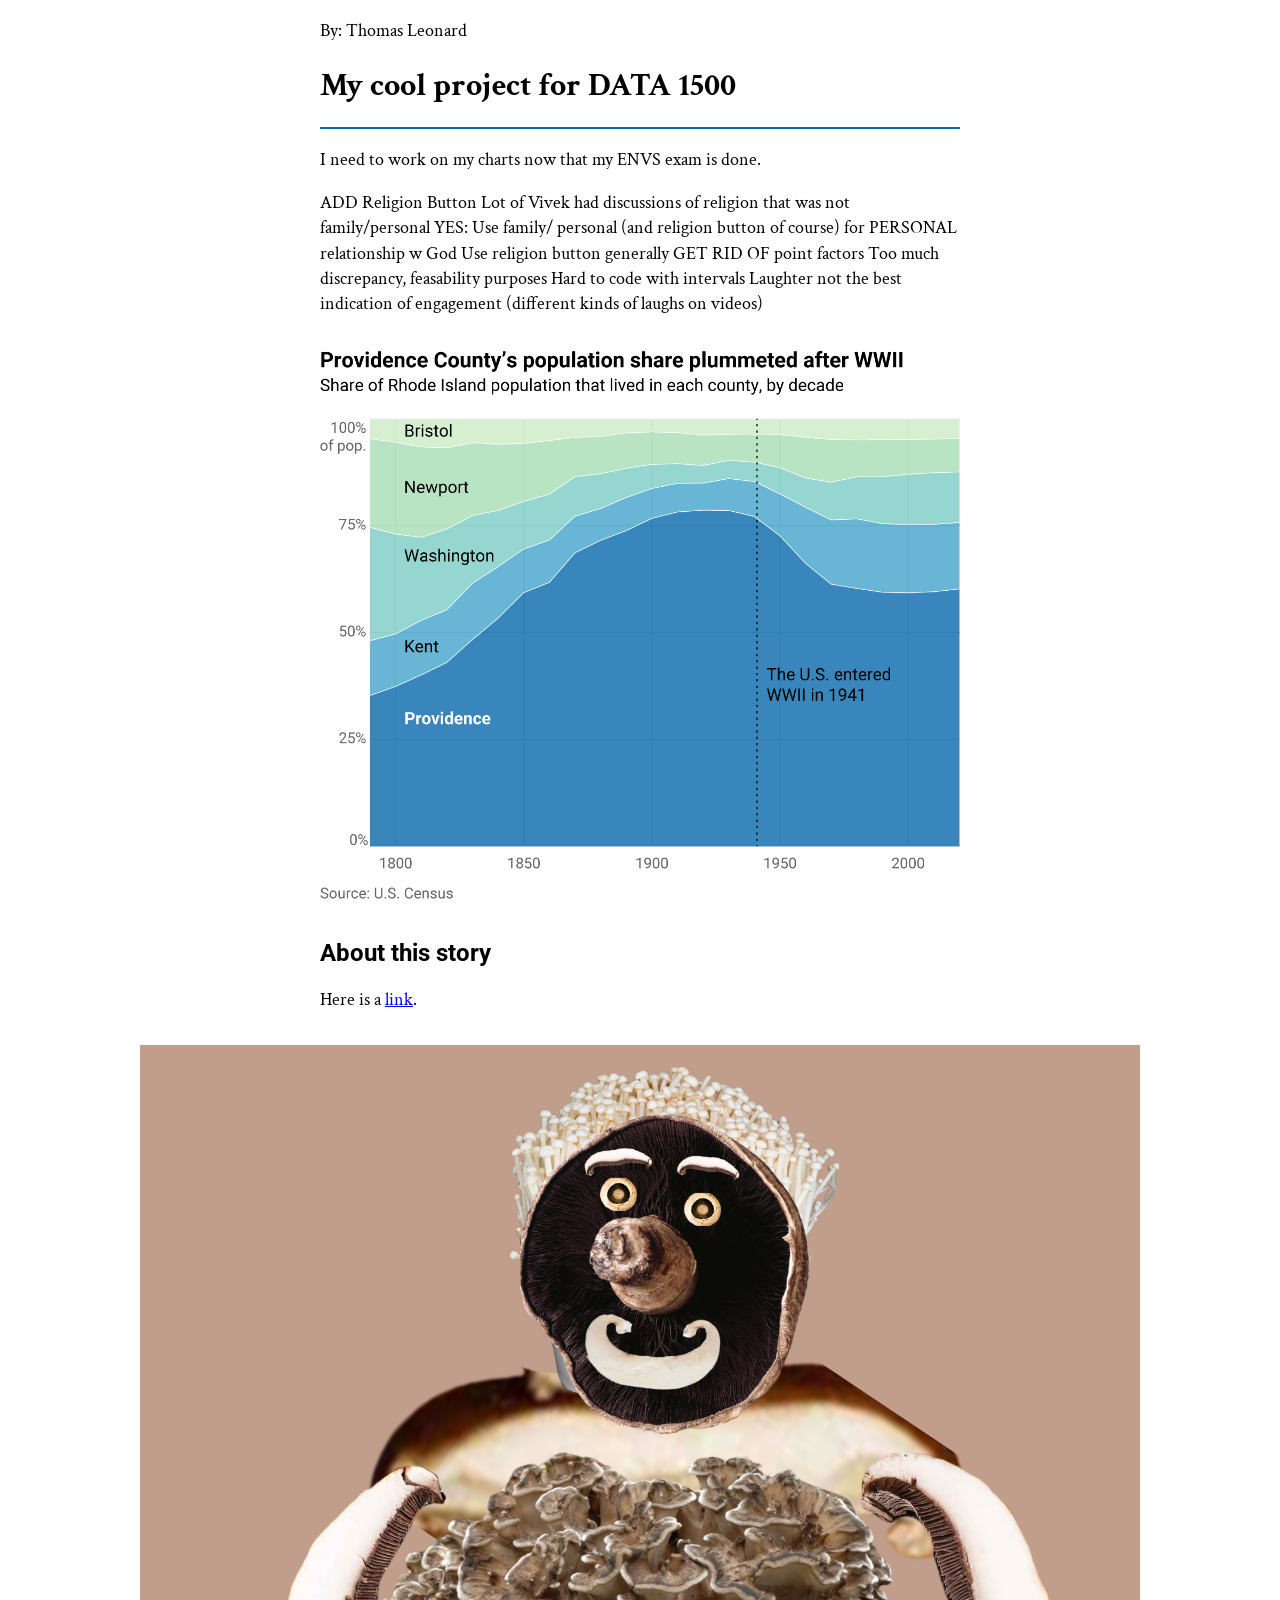
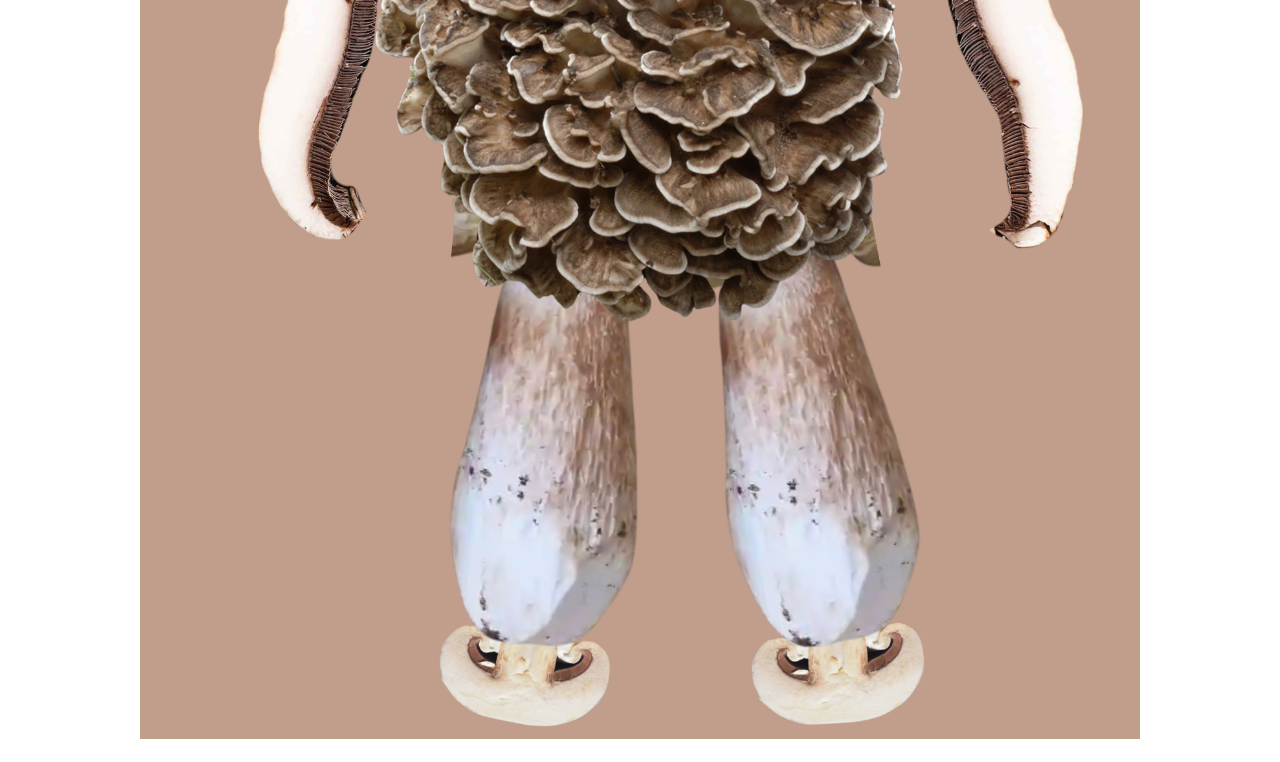
==== comrades-ultra/index.html @ 9b0c0565 "initial project page" ====
<!DOCTYPE html>
<html>
    <head>
        <link rel="stylesheet" href="styles.css">
        <link rel="preconnect" href="https://fonts.googleapis.com">
        <link rel="preconnect" href="https://fonts.gstatic.com" crossorigin>
        <link href="https://fonts.googleapis.com/css2?family=Crimson+Text:ital,wght@0,400;0,600;0,700;1,400;1,600;1,700&family=Roboto:ital,wght@0,100..900;1,100..900&display=swap" rel="stylesheet">
        <link rel="stylesheet" href="https://cdnjs.cloudflare.com/ajax/libs/font-awesome/6.0.0-beta3/css/all.min.css">
        <meta name="viewport" content="width=device-width, initial-scale=1.0">
        <title>My First Webpage</title>
        <style>
            body {
                font-family: 'Roboto', sans-serif;
            }
            h1 {
                font-family: 'Crimson Text', serif;
            }
        </style>
    </head>    
    <body>
        <p>By: Thomas Leonard</p>
        <h1>My cool project for DATA 1500</h1>
        <div class ="divider"></div>
        <p>I need to work on my charts now that my ENVS exam is done.</p>
        <p>ADD Religion Button
            Lot of Vivek had discussions of religion that was not family/personal
            YES:
            Use family/ personal (and religion button of course) for PERSONAL relationship w God
            Use religion button generally
            GET RID OF point factors
            Too much discrepancy, feasability purposes
            Hard to code with intervals
            Laughter not the best indication of engagement (different kinds of laughs on videos)
            </p>
        <img src = "images/rhode_island.png">
        <h2>About this story</h2>
        <p>Here is a <a href="https://www.brown.edu/">link</a>.</p>
        <img class = "mushroom" src = "images/Guy_Enoki.png"></img>
    </body>
</html>
---- comrades-ultra/styles.css ----
img, p, h1, h2, .divider {
	width: 100%;
	max-width: 640px;
    margin-left: auto;
	margin-right: auto;
}


img {
	display: block;
    padding: 15px 0px;
}

.mushroom {
    display: block;
    padding: 15px 0px;
    max-width: 1000px;
}

p {
	font-size: 18px;
	line-height: 1.4;
    font-family: "Crimson Text";
}

h1, h2 { 
    font-family: "Roboto";
}
    
.divider {
    height: 2px;
    background-color: #0868ac;
    margin-top: 10px;
    margin-bottom: 10px;
    }
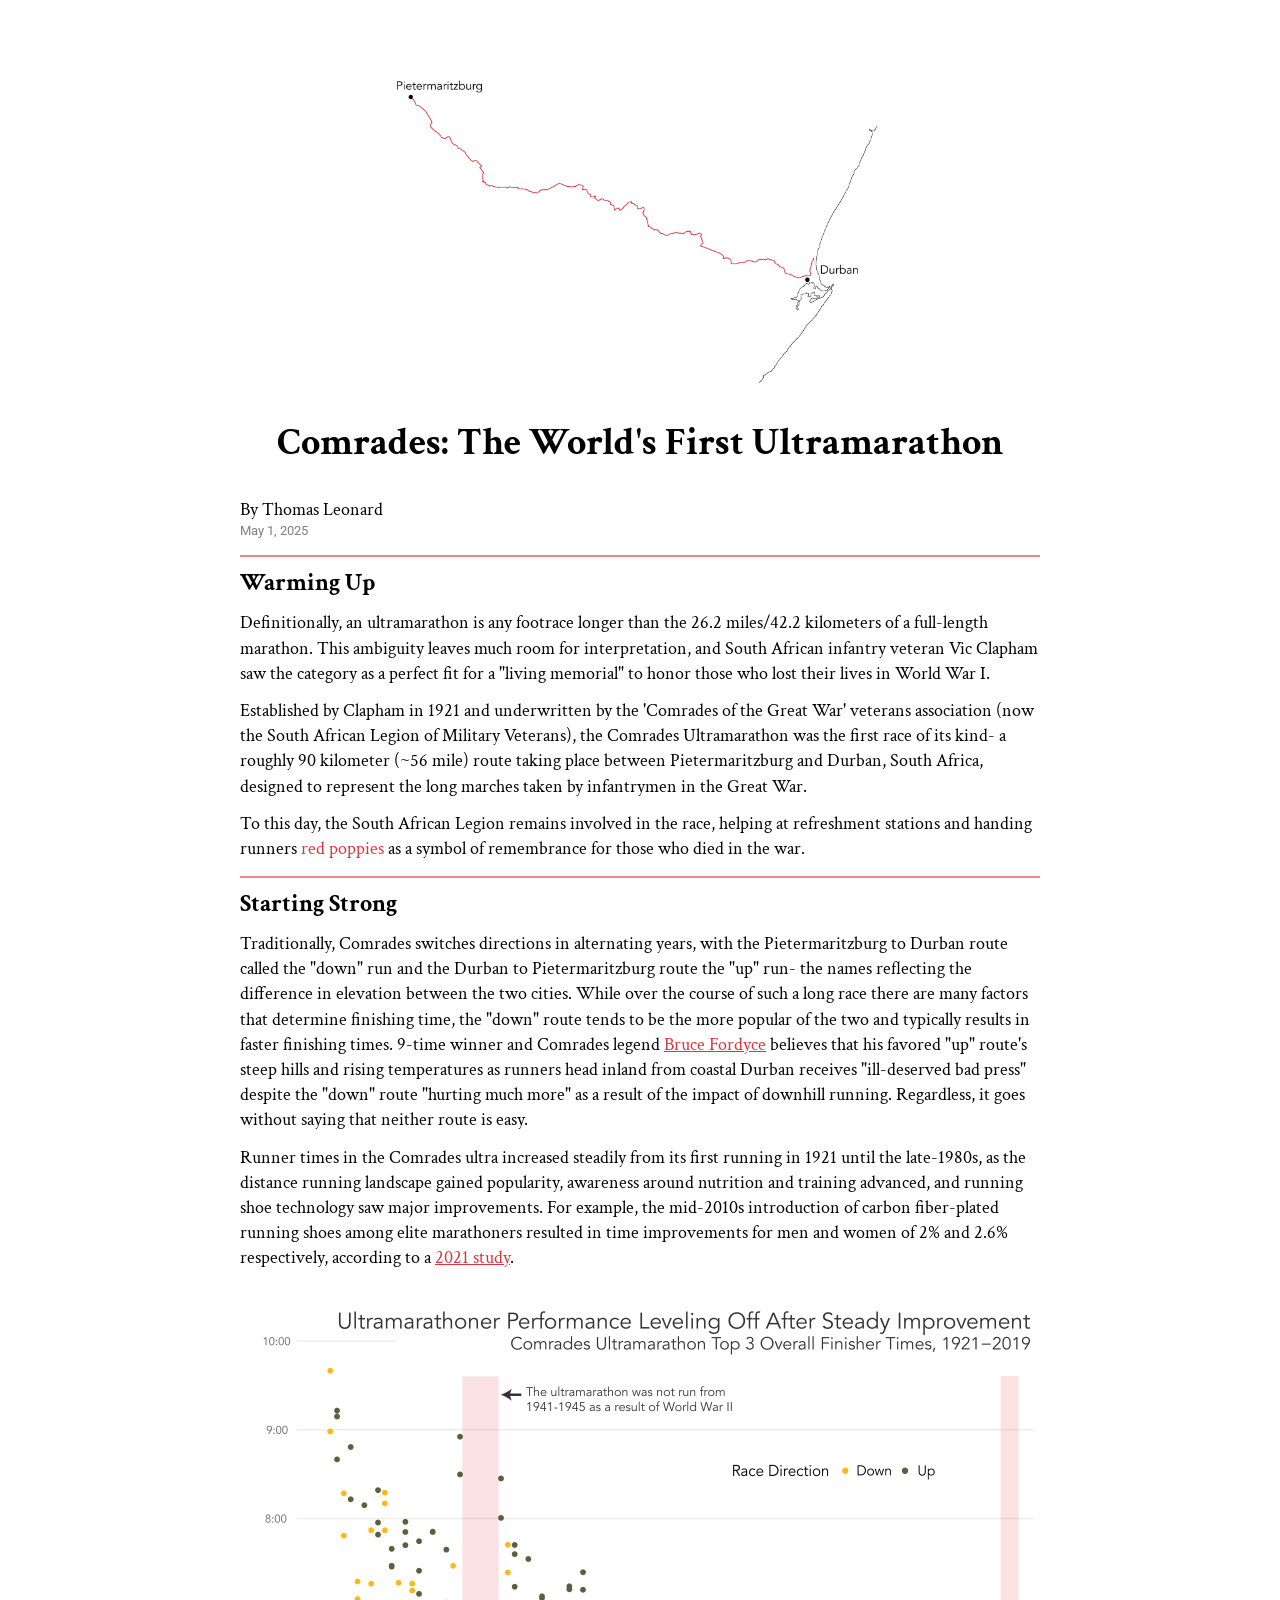
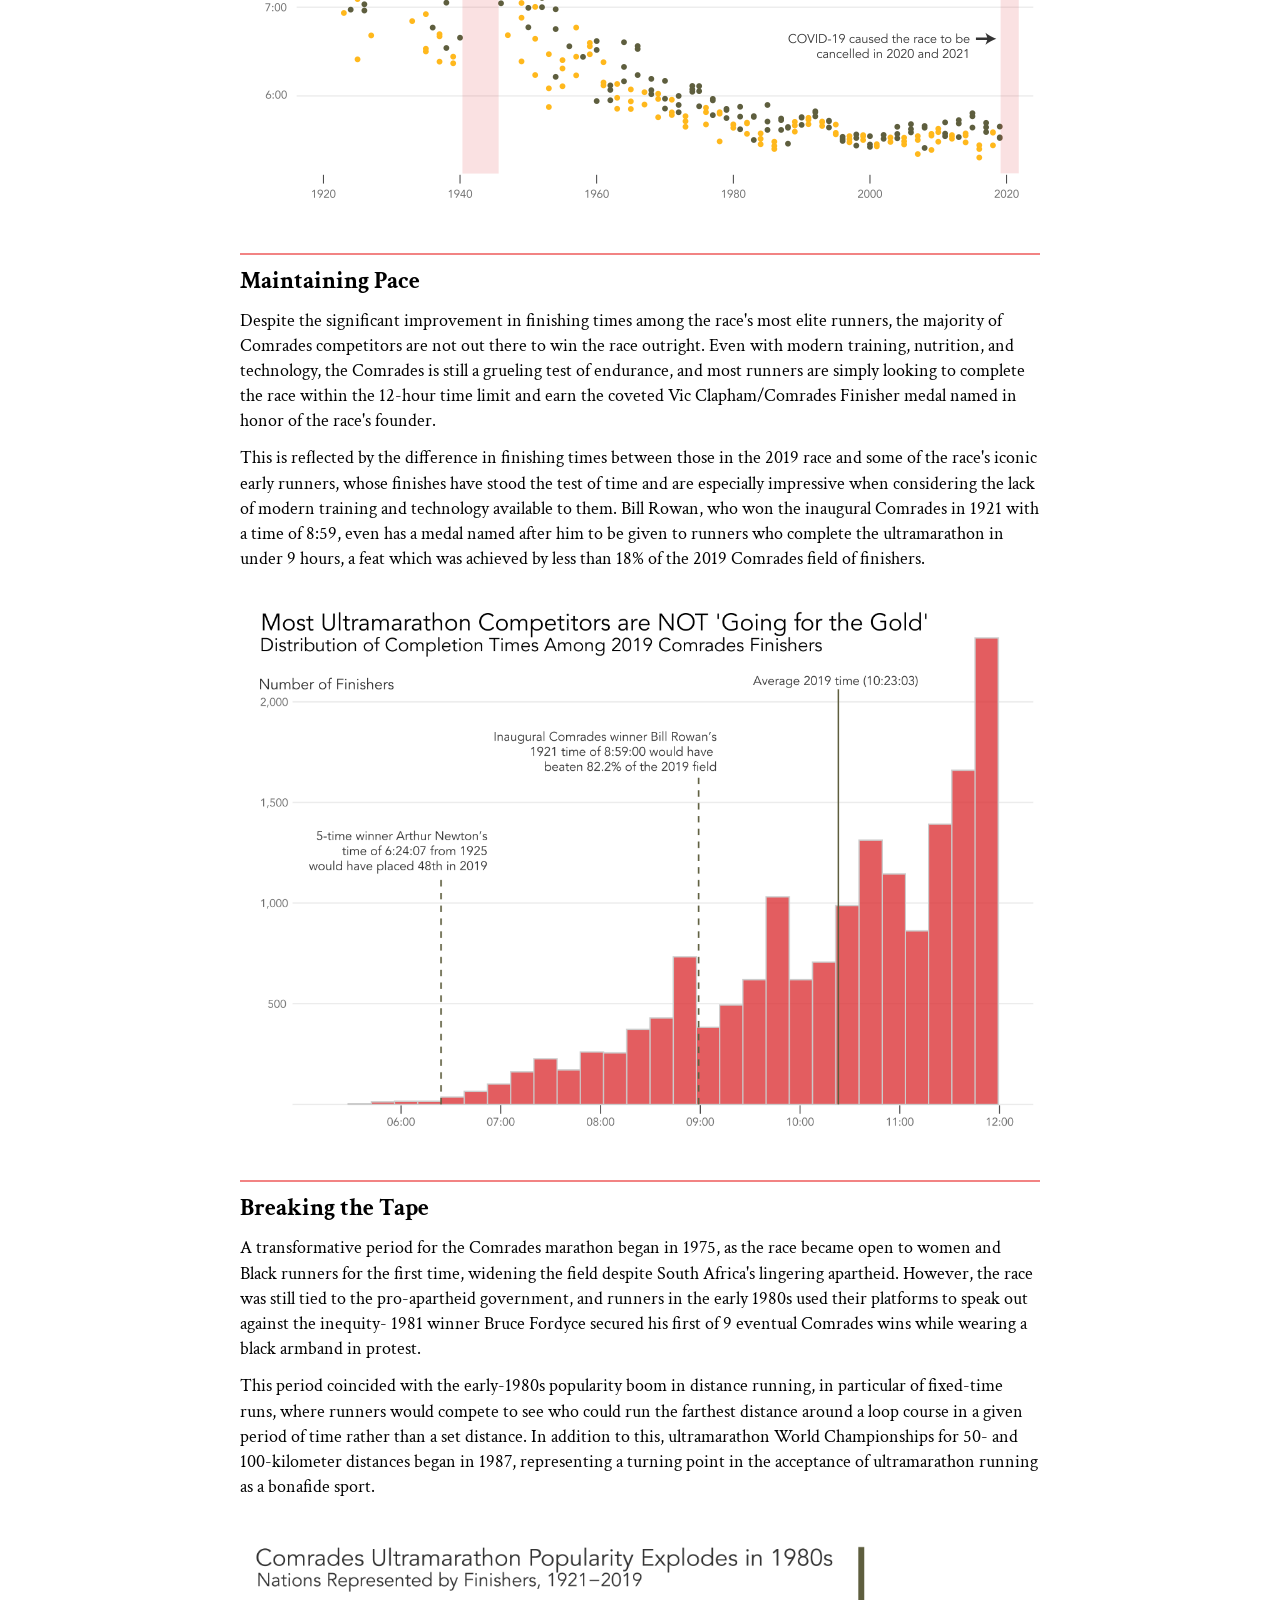
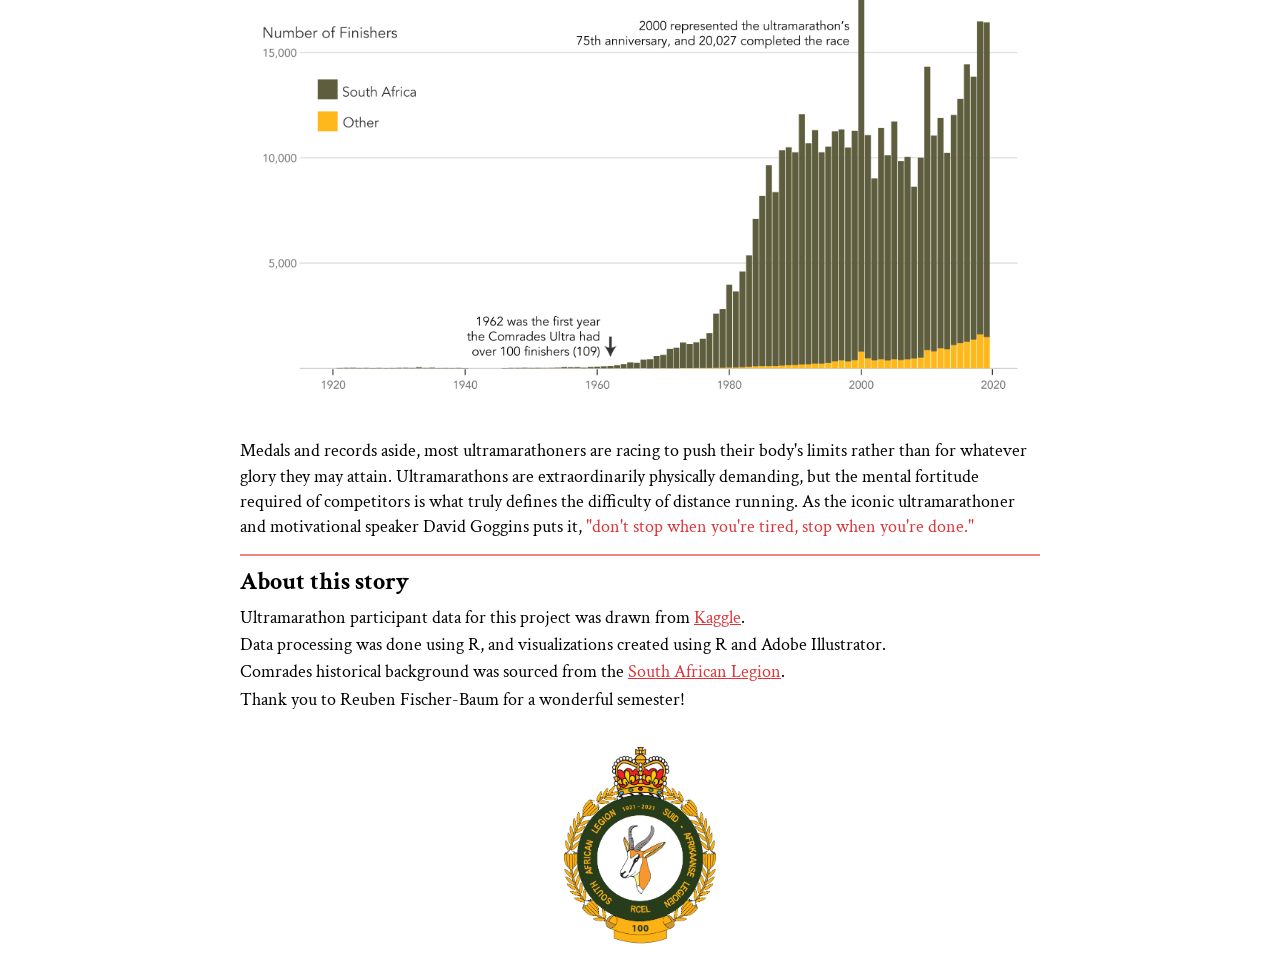
==== commit e9067a16: "feat: made it even cooler" ====
--- a/comrades-ultra/index.html
+++ b/comrades-ultra/index.html
@@ -7,34 +7,70 @@
         <link href="https://fonts.googleapis.com/css2?family=Crimson+Text:ital,wght@0,400;0,600;0,700;1,400;1,600;1,700&family=Roboto:ital,wght@0,100..900;1,100..900&display=swap" rel="stylesheet">
         <link rel="stylesheet" href="https://cdnjs.cloudflare.com/ajax/libs/font-awesome/6.0.0-beta3/css/all.min.css">
         <meta name="viewport" content="width=device-width, initial-scale=1.0">
-        <title>My First Webpage</title>
+        <title>Comrades: The World's First Ultramarathon</title>
         <style>
-            body {
-                font-family: 'Roboto', sans-serif;
-            }
-            h1 {
-                font-family: 'Crimson Text', serif;
-            }
+            body {font-family: 'Avenir', sans-serif;}
+            h1 {font-family: 'Crimson Text', serif;}
         </style>
+        <script src="https://d3js.org/d3.v4.min.js"></script>
     </head>    
     <body>
-        <p>By: Thomas Leonard</p>
-        <h1>My cool project for DATA 1500</h1>
-        <div class ="divider"></div>
-        <p>I need to work on my charts now that my ENVS exam is done.</p>
-        <p>ADD Religion Button
-            Lot of Vivek had discussions of religion that was not family/personal
-            YES:
-            Use family/ personal (and religion button of course) for PERSONAL relationship w God
-            Use religion button generally
-            GET RID OF point factors
-            Too much discrepancy, feasability purposes
-            Hard to code with intervals
-            Laughter not the best indication of engagement (different kinds of laughs on videos)
-            </p>
-        <img src = "images/rhode_island.png">
+        <img class="race-map" src = "images/RaceMap.png">
+        <h1>Comrades: The World's First Ultramarathon</h1>
+        <p class="name">By Thomas Leonard</p>
+        <p class="date">May 1, 2025</p>
+        <div class="divider"></div>
+        <h2>Warming Up</h2>
+        <p>Definitionally, an ultramarathon is any footrace longer than the 26.2 miles/42.2 kilometers of a full-length marathon. 
+            This ambiguity leaves much room for interpretation, and South African infantry veteran Vic Clapham saw the category as a
+            perfect fit for a "living memorial" to honor those who lost their lives in World War I.</p>
+        <p>Established by Clapham in 1921 and underwritten by the 'Comrades of the Great War' veterans association (now the South African Legion of Military Veterans), 
+            the Comrades Ultramarathon was the first race of its kind- a roughly 90 kilometer (~56 mile) route taking place between Pietermaritzburg and Durban, South Africa, 
+            designed to represent the long marches taken by infantrymen in the Great War.</p>
+        <p>To this day, the South African Legion remains involved in the race, helping at refreshment stations
+            and handing runners <span class="highlight">red poppies</span> as a symbol of remembrance for those who died in the war.</p>
+        </p>
+        <div class="divider"></div>
+        <h2>Starting Strong</h2>
+        <p>Traditionally, Comrades switches directions in alternating years, with the Pietermaritzburg to
+            Durban route called the "down" run and the Durban to Pietermaritzburg route the "up" run- the names reflecting the difference in 
+            elevation between the two cities. While over the course of such a long race there are many factors that determine finishing time, the "down" route tends to be the more popular
+            of the two and typically results in faster finishing times. 9-time winner and Comrades legend <a href="https://www.brucefordyce.com/2024/the-up-run/">Bruce Fordyce</a>
+            believes that his favored "up" route's steep hills and rising temperatures as runners head inland from coastal Durban receives "ill-deserved bad press" 
+            despite the "down" route "hurting much more" as a result of the impact of downhill running. Regardless, it goes without saying that neither route is easy.</p>
+        <p>Runner times in the Comrades ultra increased steadily from its first running in 1921 until the late-1980s, as the distance running
+            landscape gained popularity, awareness around nutrition and training advanced, and running shoe technology saw major improvements. For example, the mid-2010s introduction of 
+            carbon fiber-plated running shoes among elite marathoners resulted in time improvements for men and women of 2% and 2.6% respectively, according to a <a href="https://journals.physiology.org/doi/full/10.1152/japplphysiol.00002.2021">2021 study</a>. </p>
+        <img src = "images/PerformanceChart.png">
+        <div class="divider"></div>
+        <h2>Maintaining Pace</h2>
+        <p>Despite the significant improvement in finishing times among the race's most elite runners, the majority of Comrades competitors are not out there to win the race outright. Even with modern 
+            training, nutrition, and technology, the Comrades is still a grueling test of endurance, and most runners are simply looking to complete the race within the 
+            12-hour time limit and earn the coveted Vic Clapham/Comrades Finisher medal named in honor of the race's founder.</p>
+        <p>This is reflected by the difference in finishing times between those in the 2019 race and some of the race's iconic early runners, whose finishes have stood the test of time and
+            are especially impressive when considering the lack of modern training and technology available to them. Bill Rowan, who won the inaugural Comrades in 1921 with a time of 8:59, even has a medal named
+            after him to be given to runners who complete the ultramarathon in under 9 hours, a feat which was achieved by less than 18% of the 2019 Comrades field of finishers.</p>
+        <img src = "images/2019Distribution.png">
+        <div class="divider"></div>
+        <h2>Breaking the Tape</h2>
+        <p>A transformative period for the Comrades marathon began in 1975, as the race became open to women and Black runners for the first time, widening the field 
+            despite South Africa's lingering apartheid. However, the race was still tied to the pro-apartheid government, and runners in the early 1980s used their platforms to speak out against the inequity-
+            1981 winner Bruce Fordyce secured his first of 9 eventual Comrades wins while wearing a black armband in protest.</p>
+        <p>This period coincided with the early-1980s popularity boom in distance running, in particular of fixed-time runs, where runners would compete to see who could run the farthest distance 
+            around a loop course in a given period of time rather than a set distance. In addition to this, ultramarathon World Championships for 50- and 100-kilometer distances began in 1987, representing a 
+            turning point in the acceptance of ultramarathon running as a bonafide sport.</p>
+        <img src = "images/YearChart.png">
+        <p>Medals and records aside, most ultramarathoners are racing to push their body's limits rather than for whatever glory they may attain. Ultramarathons 
+            are extraordinarily physically demanding, but the mental fortitude required of competitors is what truly defines the difficulty of distance running. 
+            As the iconic ultramarathoner and motivational speaker David Goggins puts it, <span class="highlight">"don't stop when you're tired, stop when you're done."</span>
+        </p>
+        <div class="divider"></div>
         <h2>About this story</h2>
-        <p>Here is a <a href="https://www.brown.edu/">link</a>.</p>
-        <img class = "mushroom" src = "images/Guy_Enoki.png"></img>
+        <p class="footer">Ultramarathon participant data for this project was drawn from <a href="https://www.kaggle.com/datasets/suugaku/comrades-marathon-results">Kaggle</a>.</p>
+        <p class="footer">Data processing was done using R, and visualizations created using R and Adobe Illustrator.</p>
+        <p class="footer">Comrades historical background was sourced from the <a href="https://www.salegion.org.uk/the-comrades-marathon-a-living-war-memorial/">South African Legion</a>.</p>
+        <p class="footer">Thank you to Reuben Fischer-Baum for a wonderful semester!</p>
+        <img class="legion" src="images/SAL-100.png">
     </body>
+    <script src="scripts/scatter.js"></script>
 </html>
--- a/comrades-ultra/styles.css
+++ b/comrades-ultra/styles.css
@@ -1,36 +1,86 @@
 img, p, h1, h2, .divider {
 	width: 100%;
-	max-width: 640px;
+	max-width: 800px;
     margin-left: auto;
 	margin-right: auto;
 }
 
-
 img {
 	display: block;
-    padding: 15px 0px;
+    padding: 15px 15px;
 }
 
-.mushroom {
-    display: block;
-    padding: 15px 0px;
-    max-width: 1000px;
+img:first-of-type {
+    padding-top: 0;
+}
+
+.race-map {
+    width: 500px;
+    height: auto;
 }
 
 p {
 	font-size: 18px;
 	line-height: 1.4;
     font-family: "Crimson Text";
+    margin-top: 12px;
+    margin-bottom: 12px;
 }
 
-h1, h2 { 
+.name {
+	font-size: 18px;
+	line-height: 1.4;
+    font-family: "Crimson Text";
+    margin-top: 30px;
+    margin-bottom: 0px;
+}
+
+h1 {
+    font-size: 38px;
     font-family: "Roboto";
+    text-align: center;
+    margin-top: 20px;
+    margin-bottom: 0px;
+}
+
+h2 {
+    font-family: "Crimson Text";
+    margin-top: 2px;
+    margin-bottom: 8px;
+}
+
+.date {
+    font-family: "Roboto";
+    text-align: left;
+    font-size: 13px;
+    color: grey;
+    margin-top: 0px;
 }
     
 .divider {
     height: 2px;
-    background-color: #0868ac;
-    margin-top: 10px;
+    background-color: #f28383;
+    margin-top: 15px;
     margin-bottom: 10px;
     }
-    +    
+.legion {
+    width: 12%;
+    margin-top: 20px;
+}
+
+a {
+    color: #DC3438;
+}
+
+.highlight {
+    color: #DC3438;
+}
+
+.footer {
+    font-size: 18px;
+	line-height: 1.4;
+    font-family: "Crimson Text";
+    margin-top: 2px;
+    margin-bottom: 2px;
+}
